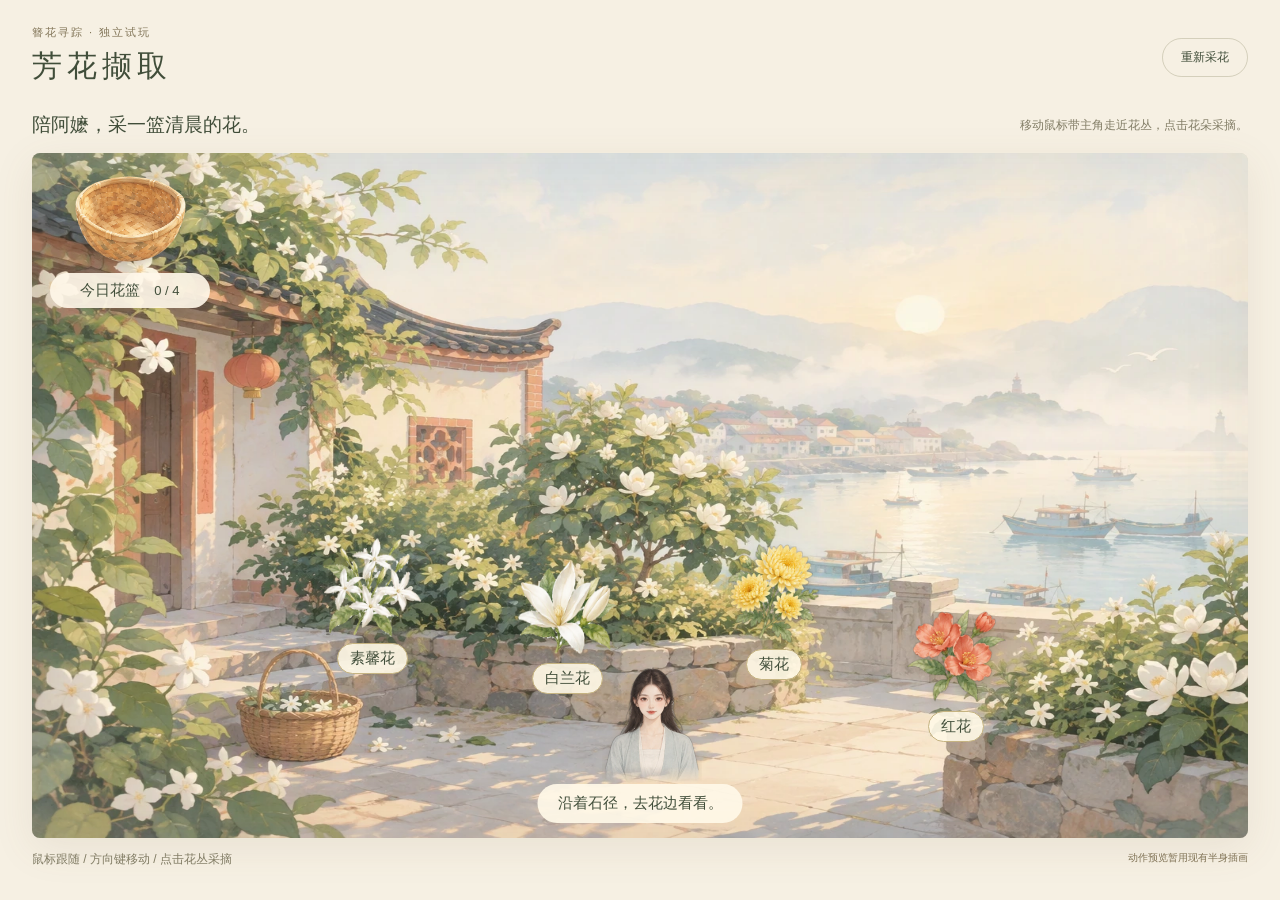
==== garden-preview/index.html @ 5f487b5f "Add standalone garden picking preview with mouse-follow movement" ====
<!doctype html>
<html lang="zh-CN">
<head>
<meta charset="utf-8"><meta name="viewport" content="width=device-width,initial-scale=1,viewport-fit=cover">
<title>芳花撷取 · 花园采花试玩</title>
<link rel="icon" href="data:,"><link rel="stylesheet" href="garden.css">
<script src="garden.js" defer></script>
</head>
<body>
<header><div><small>簪花寻踪 · 独立试玩</small><h1>芳花撷取</h1></div><button id="restart">重新采花</button></header>
<main>
 <div class="intro"><p>陪阿嬷，采一篮清晨的花。</p><span id="instructions">移动鼠标带主角走近花丛，点击花朵采摘。</span></div>
 <section id="garden" aria-label="花园，使用鼠标或方向键移动，点击花朵采摘" tabindex="0">
  <div id="world">
   <img class="scenery" src="../assets/scene-1.webp" alt="临海小院，石径穿过繁花" draggable="false">
   <div id="flowers"></div>
   <div id="destination" aria-hidden="true"></div>
   <div id="player" aria-label="采花的我"><div class="figure"><img src="../assets/art/portrait-loose.webp" alt="主角" draggable="false"></div></div>
  </div>
  <aside class="basket" aria-label="今日花篮"><img src="../assets/art/basket.webp" alt="竹篮"><div id="collected"></div><p>今日花篮 <strong id="count">0 / 4</strong></p></aside>
  <div id="hint" role="status">沿着石径，去花边看看。</div>
  <div id="loading">花园准备中…</div>
 </section>
 <div class="below"><span>鼠标跟随 / 方向键移动 / 点击花丛采摘</span><small>动作预览暂用现有半身插画</small></div>
</main>
<dialog id="story"><div class="dialogue-head"><img src="../assets/art/grandma.webp" alt="阿嬷"><div><small>阿嬷</small><h2 id="flower-name"></h2></div></div><p id="flower-description"></p><button id="continue">继续采花</button></dialog>
<dialog id="finish"><small>清晨的花，采齐了</small><h2>满篮花香，带回阿嬷身旁。</h2><p>素馨、白兰、菊花、红花，都收好了。</p><button id="again">再逛一次花园</button></dialog>
</body></html>
---- garden-preview/garden.css ----
:root{color-scheme:light;--ink:#414e3a;--paper:#f6f0e3;--red:#a64e36}*{box-sizing:border-box}body{margin:0;background:var(--paper);color:var(--ink);font-family:"Microsoft YaHei",sans-serif}button{font:inherit;cursor:pointer;color:inherit}header{max-width:1380px;margin:auto;padding:22px 32px 12px;display:flex;justify-content:space-between;align-items:center}small{font-size:11px;letter-spacing:2px;color:#827558}h1{font-family:serif;font-size:30px;letter-spacing:5px;font-weight:400;margin:6px 0}header button{background:none;border:1px solid #9b987760;padding:10px 18px;border-radius:24px;font-size:12px}main{max-width:1380px;padding:0 32px 16px;margin:auto}.intro{display:flex;align-items:center;justify-content:space-between;gap:16px;margin:7px 0 15px}.intro p{font:19px serif;margin:0}.intro span,.below{font-size:12px;color:#817c65}#garden{position:relative;height:min(70vw,calc(100dvh - 215px));min-height:420px;max-height:760px;overflow:hidden;isolation:isolate;outline-offset:3px;background:#e5dec8;border-radius:8px;box-shadow:0 10px 40px #7265491a;touch-action:none}#world{position:absolute;width:100%;height:100%;inset:0}.scenery{width:100%;height:100%;object-fit:fill;pointer-events:none;user-select:none}#world::after{content:"";position:absolute;inset:0;pointer-events:none;box-shadow:inset 0 0 75px #50452715}.flower{position:absolute;transform:translate(-50%,-100%);width:clamp(80px,10vw,142px);padding:0;border:0;background:none;z-index:3;transition:filter .25s,opacity .3s;touch-action:none}.flower img{display:block;width:100%;height:105px;object-fit:contain;filter:drop-shadow(0 4px 4px #55452230);pointer-events:none;user-select:none}.flower span{display:inline-block;margin:3px auto 0;padding:5px 12px;background:#fff9e6e8;border:1px solid #c5b381;border-radius:20px;font:15px serif;white-space:nowrap}.flower.near img,.flower:focus-visible img{filter:drop-shadow(0 0 8px #fffbea) drop-shadow(0 0 3px #fff)}.flower.near span{background:#fffde9;border-color:#8d9b69}.flower.picked{opacity:0;pointer-events:none;visibility:hidden}#player{position:absolute;width:100px;transform:translate(-50%,-100%);pointer-events:none;z-index:8;will-change:left,top}.figure{transform-origin:50% 100%;transition:transform .12s}.figure img{display:block;width:100%;height:135px;object-fit:contain;object-position:bottom;filter:drop-shadow(0 4px 4px #57483340);mask-image:linear-gradient(#000 88%,transparent);user-select:none}#player.walking .figure{animation:step .5s ease-in-out infinite alternate}@keyframes step{from{translate:0 0;rotate:-1.5deg}to{translate:0 -3px;rotate:1.5deg}}#destination{position:absolute;width:18px;height:8px;border:1px solid #fffce9;border-radius:50%;box-shadow:0 0 6px #fffae4;transform:translate(-50%,-50%);opacity:0;pointer-events:none}.basket{position:absolute;left:18px;top:16px;width:160px;text-align:center;pointer-events:none;z-index:12}.basket>img{width:115px;height:100px;object-fit:contain;filter:drop-shadow(0 3px 3px #5a492c33)}.basket p{font:15px serif;background:#fff8e9e8;border-radius:20px;margin:0;padding:8px}.basket strong{font:13px sans-serif;margin-left:10px}#collected{position:absolute;top:39px;left:29px;display:flex;width:108px;justify-content:center}#collected img{width:38px;height:44px;object-fit:contain;margin:0 -7px}#hint{position:absolute;bottom:15px;left:50%;transform:translateX(-50%);background:#fff9e9eb;padding:10px 20px;border-radius:25px;font:15px serif;z-index:20;white-space:nowrap;pointer-events:none}#loading{position:absolute;inset:0;display:grid;place-items:center;background:var(--paper);z-index:30}.below{display:flex;justify-content:space-between;gap:10px;padding-top:13px}.below small{font-size:10px;letter-spacing:0}dialog{color:var(--ink);background:#fff9eb;border:1px solid #c5b793;border-radius:10px;width:min(420px,calc(100vw - 32px));padding:26px;box-shadow:0 15px 80px #3f402c30}dialog::backdrop{background:#323c293b}.dialogue-head{display:flex;gap:20px;align-items:center}.dialogue-head img{width:64px;height:78px;object-fit:contain;object-position:top;border-radius:40px}dialog h2{font:25px/1.5 serif;margin:7px 0}dialog p{font:17px/1.9 serif;margin:20px 0}dialog button{display:block;background:var(--red);color:#fff9ed;border:0;padding:12px 30px;border-radius:4px;margin:20px auto 0}.flight{position:fixed;width:50px;height:55px;object-fit:contain;pointer-events:none;z-index:50}#finish{text-align:center}button:focus-visible{outline:3px solid #9e5637;outline-offset:4px}@media(max-width:600px){header{padding:16px 16px 8px}h1{font-size:25px}main{padding:0 12px 12px}.intro{display:block}.intro p{font-size:17px;margin-bottom:7px}.intro span{font-size:11px}#garden{height:65dvh;min-height:420px;max-height:640px}#world{width:155%;left:-27.5%}.flower{width:88px}.flower img{height:85px}.flower span{font-size:13px;padding:4px 9px}#player{width:74px}.figure img{height:105px}.basket{left:8px;top:10px;width:125px}.basket>img{width:90px;height:80px}.basket p{font-size:13px;padding:7px}#collected{top:27px;left:12px}#hint{font-size:13px;padding:9px 12px;max-width:95%;white-space:normal;text-align:center}.below{flex-direction:column;font-size:10px}}@media(prefers-reduced-motion:reduce){#player.walking .figure{animation:none}.flower,.figure{transition:none}}
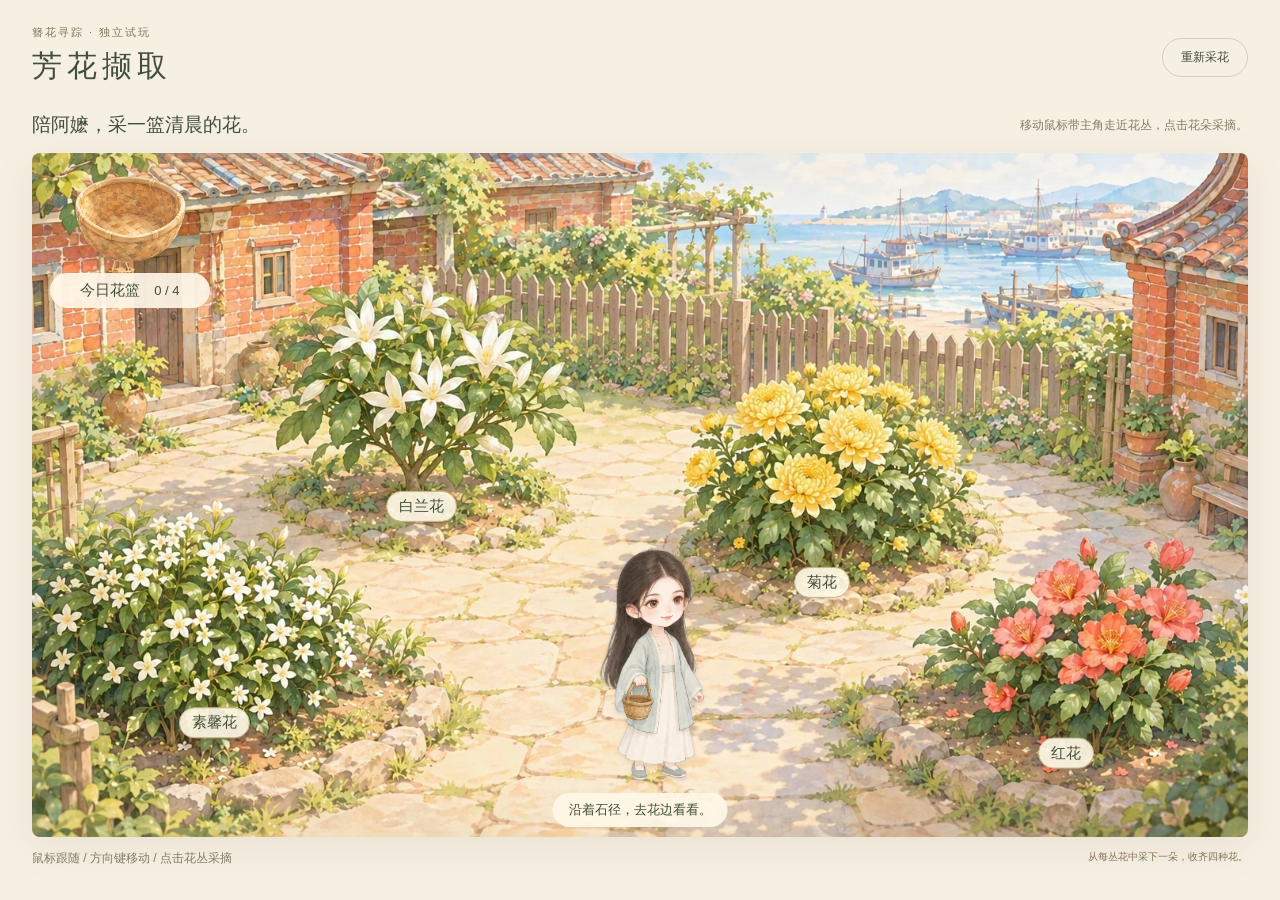
==== commit 1022b5fe: "Integrate supplied garden scene and transparent chibi player into standalone preview" ====
--- a/garden-preview/index.html
+++ b/garden-preview/index.html
@@ -3,8 +3,8 @@
 <head>
 <meta charset="utf-8"><meta name="viewport" content="width=device-width,initial-scale=1,viewport-fit=cover">
 <title>芳花撷取 · 花园采花试玩</title>
-<link rel="icon" href="data:,"><link rel="stylesheet" href="garden.css">
-<script src="garden.js" defer></script>
+<link rel="icon" href="data:,"><link rel="stylesheet" href="garden.css?v=2">
+<script src="garden.js?v=2" defer></script>
 </head>
 <body>
 <header><div><small>簪花寻踪 · 独立试玩</small><h1>芳花撷取</h1></div><button id="restart">重新采花</button></header>
@@ -12,16 +12,16 @@
  <div class="intro"><p>陪阿嬷，采一篮清晨的花。</p><span id="instructions">移动鼠标带主角走近花丛，点击花朵采摘。</span></div>
  <section id="garden" aria-label="花园，使用鼠标或方向键移动，点击花朵采摘" tabindex="0">
   <div id="world">
-   <img class="scenery" src="../assets/scene-1.webp" alt="临海小院，石径穿过繁花" draggable="false">
+   <img class="scenery" src="garden-scene.webp" alt="临海小院，素馨、白兰、菊花和红花生长在石径两侧" draggable="false">
    <div id="flowers"></div>
    <div id="destination" aria-hidden="true"></div>
-   <div id="player" aria-label="采花的我"><div class="figure"><img src="../assets/art/portrait-loose.webp" alt="主角" draggable="false"></div></div>
+   <div id="player" aria-label="采花的我"><div class="figure"><img src="garden-player.webp" alt="提着竹篮的Q版主角" draggable="false"></div></div>
   </div>
   <aside class="basket" aria-label="今日花篮"><img src="../assets/art/basket.webp" alt="竹篮"><div id="collected"></div><p>今日花篮 <strong id="count">0 / 4</strong></p></aside>
   <div id="hint" role="status">沿着石径，去花边看看。</div>
   <div id="loading">花园准备中…</div>
  </section>
- <div class="below"><span>鼠标跟随 / 方向键移动 / 点击花丛采摘</span><small>动作预览暂用现有半身插画</small></div>
+ <div class="below"><span>鼠标跟随 / 方向键移动 / 点击花丛采摘</span><small>从每丛花中采下一朵，收齐四种花。</small></div>
 </main>
 <dialog id="story"><div class="dialogue-head"><img src="../assets/art/grandma.webp" alt="阿嬷"><div><small>阿嬷</small><h2 id="flower-name"></h2></div></div><p id="flower-description"></p><button id="continue">继续采花</button></dialog>
 <dialog id="finish"><small>清晨的花，采齐了</small><h2>满篮花香，带回阿嬷身旁。</h2><p>素馨、白兰、菊花、红花，都收好了。</p><button id="again">再逛一次花园</button></dialog>
--- a/garden-preview/garden.css
+++ b/garden-preview/garden.css
@@ -1 +1,30 @@
 :root{color-scheme:light;--ink:#414e3a;--paper:#f6f0e3;--red:#a64e36}*{box-sizing:border-box}body{margin:0;background:var(--paper);color:var(--ink);font-family:"Microsoft YaHei",sans-serif}button{font:inherit;cursor:pointer;color:inherit}header{max-width:1380px;margin:auto;padding:22px 32px 12px;display:flex;justify-content:space-between;align-items:center}small{font-size:11px;letter-spacing:2px;color:#827558}h1{font-family:serif;font-size:30px;letter-spacing:5px;font-weight:400;margin:6px 0}header button{background:none;border:1px solid #9b987760;padding:10px 18px;border-radius:24px;font-size:12px}main{max-width:1380px;padding:0 32px 16px;margin:auto}.intro{display:flex;align-items:center;justify-content:space-between;gap:16px;margin:7px 0 15px}.intro p{font:19px serif;margin:0}.intro span,.below{font-size:12px;color:#817c65}#garden{position:relative;height:min(70vw,calc(100dvh - 215px));min-height:420px;max-height:760px;overflow:hidden;isolation:isolate;outline-offset:3px;background:#e5dec8;border-radius:8px;box-shadow:0 10px 40px #7265491a;touch-action:none}#world{position:absolute;width:100%;height:100%;inset:0}.scenery{width:100%;height:100%;object-fit:fill;pointer-events:none;user-select:none}#world::after{content:"";position:absolute;inset:0;pointer-events:none;box-shadow:inset 0 0 75px #50452715}.flower{position:absolute;transform:translate(-50%,-100%);width:clamp(80px,10vw,142px);padding:0;border:0;background:none;z-index:3;transition:filter .25s,opacity .3s;touch-action:none}.flower img{display:block;width:100%;height:105px;object-fit:contain;filter:drop-shadow(0 4px 4px #55452230);pointer-events:none;user-select:none}.flower span{display:inline-block;margin:3px auto 0;padding:5px 12px;background:#fff9e6e8;border:1px solid #c5b381;border-radius:20px;font:15px serif;white-space:nowrap}.flower.near img,.flower:focus-visible img{filter:drop-shadow(0 0 8px #fffbea) drop-shadow(0 0 3px #fff)}.flower.near span{background:#fffde9;border-color:#8d9b69}.flower.picked{opacity:0;pointer-events:none;visibility:hidden}#player{position:absolute;width:100px;transform:translate(-50%,-100%);pointer-events:none;z-index:8;will-change:left,top}.figure{transform-origin:50% 100%;transition:transform .12s}.figure img{display:block;width:100%;height:135px;object-fit:contain;object-position:bottom;filter:drop-shadow(0 4px 4px #57483340);mask-image:linear-gradient(#000 88%,transparent);user-select:none}#player.walking .figure{animation:step .5s ease-in-out infinite alternate}@keyframes step{from{translate:0 0;rotate:-1.5deg}to{translate:0 -3px;rotate:1.5deg}}#destination{position:absolute;width:18px;height:8px;border:1px solid #fffce9;border-radius:50%;box-shadow:0 0 6px #fffae4;transform:translate(-50%,-50%);opacity:0;pointer-events:none}.basket{position:absolute;left:18px;top:16px;width:160px;text-align:center;pointer-events:none;z-index:12}.basket>img{width:115px;height:100px;object-fit:contain;filter:drop-shadow(0 3px 3px #5a492c33)}.basket p{font:15px serif;background:#fff8e9e8;border-radius:20px;margin:0;padding:8px}.basket strong{font:13px sans-serif;margin-left:10px}#collected{position:absolute;top:39px;left:29px;display:flex;width:108px;justify-content:center}#collected img{width:38px;height:44px;object-fit:contain;margin:0 -7px}#hint{position:absolute;bottom:15px;left:50%;transform:translateX(-50%);background:#fff9e9eb;padding:10px 20px;border-radius:25px;font:15px serif;z-index:20;white-space:nowrap;pointer-events:none}#loading{position:absolute;inset:0;display:grid;place-items:center;background:var(--paper);z-index:30}.below{display:flex;justify-content:space-between;gap:10px;padding-top:13px}.below small{font-size:10px;letter-spacing:0}dialog{color:var(--ink);background:#fff9eb;border:1px solid #c5b793;border-radius:10px;width:min(420px,calc(100vw - 32px));padding:26px;box-shadow:0 15px 80px #3f402c30}dialog::backdrop{background:#323c293b}.dialogue-head{display:flex;gap:20px;align-items:center}.dialogue-head img{width:64px;height:78px;object-fit:contain;object-position:top;border-radius:40px}dialog h2{font:25px/1.5 serif;margin:7px 0}dialog p{font:17px/1.9 serif;margin:20px 0}dialog button{display:block;background:var(--red);color:#fff9ed;border:0;padding:12px 30px;border-radius:4px;margin:20px auto 0}.flight{position:fixed;width:50px;height:55px;object-fit:contain;pointer-events:none;z-index:50}#finish{text-align:center}button:focus-visible{outline:3px solid #9e5637;outline-offset:4px}@media(max-width:600px){header{padding:16px 16px 8px}h1{font-size:25px}main{padding:0 12px 12px}.intro{display:block}.intro p{font-size:17px;margin-bottom:7px}.intro span{font-size:11px}#garden{height:65dvh;min-height:420px;max-height:640px}#world{width:155%;left:-27.5%}.flower{width:88px}.flower img{height:85px}.flower span{font-size:13px;padding:4px 9px}#player{width:74px}.figure img{height:105px}.basket{left:8px;top:10px;width:125px}.basket>img{width:90px;height:80px}.basket p{font-size:13px;padding:7px}#collected{top:27px;left:12px}#hint{font-size:13px;padding:9px 12px;max-width:95%;white-space:normal;text-align:center}.below{flex-direction:column;font-size:10px}}@media(prefers-reduced-motion:reduce){#player.walking .figure{animation:none}.flower,.figure{transition:none}}
+/* The supplied scene is one painting: hotspots align to its four flower beds. */
+#garden{width:100%;height:auto;min-height:0;max-height:none;aspect-ratio:16/9}
+#world{width:100%;height:100%;left:0}
+.scenery{object-fit:contain}
+.flower{transform:translate(-50%,-50%);display:flex;justify-content:center;align-items:flex-end;border-radius:40%;padding-bottom:0}
+.flower span{pointer-events:none;box-shadow:0 2px 8px #514c3320}
+.flower:hover span,.flower.near span{background:#fffde9;box-shadow:0 0 14px #fffce8;border-color:#8d9b69}
+.flower.picked{visibility:visible;opacity:1;pointer-events:none}
+.flower.picked span{background:#edf1dfed;color:#516044;border-color:#a0ad8c}
+#player{width:8.8%;transform:translate(-50%,-100%) scale(var(--depth,1));transform-origin:50% 100%}
+.figure img{width:100%;height:auto;mask-image:none;transform:scaleX(var(--facing,1));filter:drop-shadow(0 2px 2px #57483325)}
+#hint{bottom:10px;font-size:13px;padding:8px 16px}
+@media(max-width:600px){
+ #garden{height:auto;min-height:0;max-height:none}
+ #world{width:100%;left:0}
+ .flower span{font-size:10px;padding:3px 5px;margin:0}
+ #player{width:9.5%}
+ .figure img{height:auto}
+ .basket{width:82px;left:6px;top:5px}
+ .basket>img{width:56px;height:43px}
+ .basket p{font-size:10px;padding:4px 2px}
+ .basket strong{font-size:10px;margin-left:2px}
+ #collected{top:15px;left:11px;width:60px}
+ #collected img{width:22px;height:24px;margin:0 -4px}
+ #hint{position:static;transform:none;max-width:none;border-radius:0;margin:0;font-size:11px;padding:10px}
+ #garden{aspect-ratio:auto;padding-top:56.25%;overflow:visible}
+ #world{height:auto;aspect-ratio:16/9;bottom:auto}
+ .below{margin-top:8px}
+}
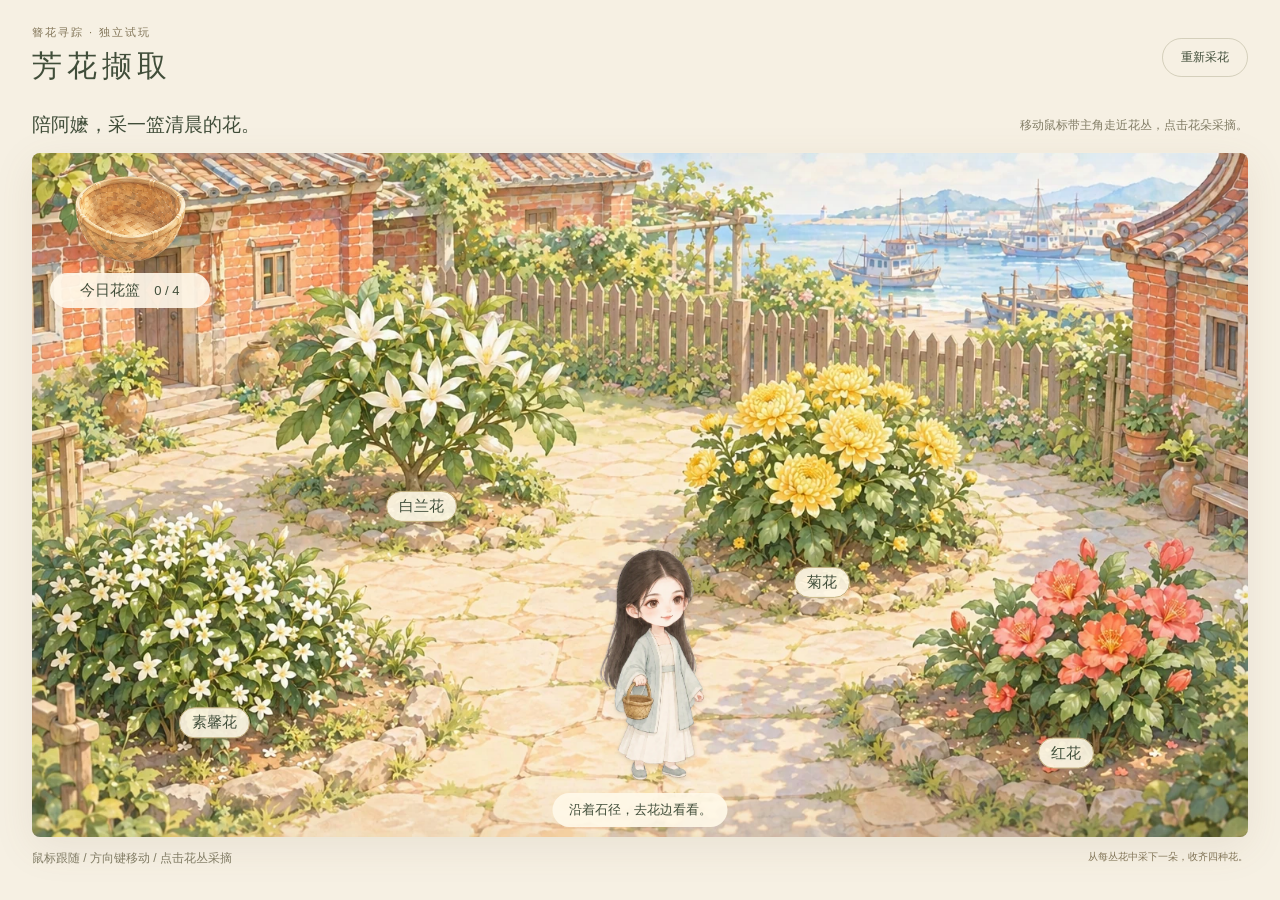
==== commit e3ad9a04: "Animate supplied chibi poses as aligned walking frames" ====
--- a/garden-preview/index.html
+++ b/garden-preview/index.html
@@ -3,8 +3,8 @@
 <head>
 <meta charset="utf-8"><meta name="viewport" content="width=device-width,initial-scale=1,viewport-fit=cover">
 <title>芳花撷取 · 花园采花试玩</title>
-<link rel="icon" href="data:,"><link rel="stylesheet" href="garden.css?v=2">
-<script src="garden.js?v=2" defer></script>
+<link rel="icon" href="data:,"><link rel="stylesheet" href="garden.css?v=3">
+<script src="garden.js?v=3" defer></script>
 </head>
 <body>
 <header><div><small>簪花寻踪 · 独立试玩</small><h1>芳花撷取</h1></div><button id="restart">重新采花</button></header>
@@ -15,7 +15,7 @@
    <img class="scenery" src="garden-scene.webp" alt="临海小院，素馨、白兰、菊花和红花生长在石径两侧" draggable="false">
    <div id="flowers"></div>
    <div id="destination" aria-hidden="true"></div>
-   <div id="player" aria-label="采花的我"><div class="figure"><img src="garden-player.webp" alt="提着竹篮的Q版主角" draggable="false"></div></div>
+   <div id="player" aria-label="采花的我"><div class="figure"><img class="walk-frame-a" src="garden-player-idle.webp" alt="提着竹篮的Q版主角" draggable="false"><img class="walk-frame-b" src="garden-player-step.webp" alt="" aria-hidden="true" draggable="false"></div></div>
   </div>
   <aside class="basket" aria-label="今日花篮"><img src="../assets/art/basket.webp" alt="竹篮"><div id="collected"></div><p>今日花篮 <strong id="count">0 / 4</strong></p></aside>
   <div id="hint" role="status">沿着石径，去花边看看。</div>
--- a/garden-preview/garden.css
+++ b/garden-preview/garden.css
@@ -28,3 +28,15 @@
  #world{height:auto;aspect-ratio:16/9;bottom:auto}
  .below{margin-top:8px}
 }
+/* Aligned supplied poses, switched only while the character is moving. */
+.figure{position:relative}
+.figure .walk-frame-b{position:absolute;inset:0;visibility:hidden}
+#player.walking .figure{animation:walk-lift .64s linear infinite}
+#player.walking .walk-frame-a{animation:walk-a .64s steps(1,end) infinite}
+#player.walking .walk-frame-b{animation:walk-b .64s steps(1,end) infinite}
+@keyframes walk-a{0%,100%{visibility:visible}50%{visibility:hidden}}
+@keyframes walk-b{0%,100%{visibility:hidden}50%{visibility:visible}}
+@keyframes walk-lift{0%,50%,100%{translate:0 0}25%,75%{translate:0 -2px}}
+@media(prefers-reduced-motion:reduce){
+ #player.walking .figure,#player.walking .walk-frame-a,#player.walking .walk-frame-b{animation:none}
+}
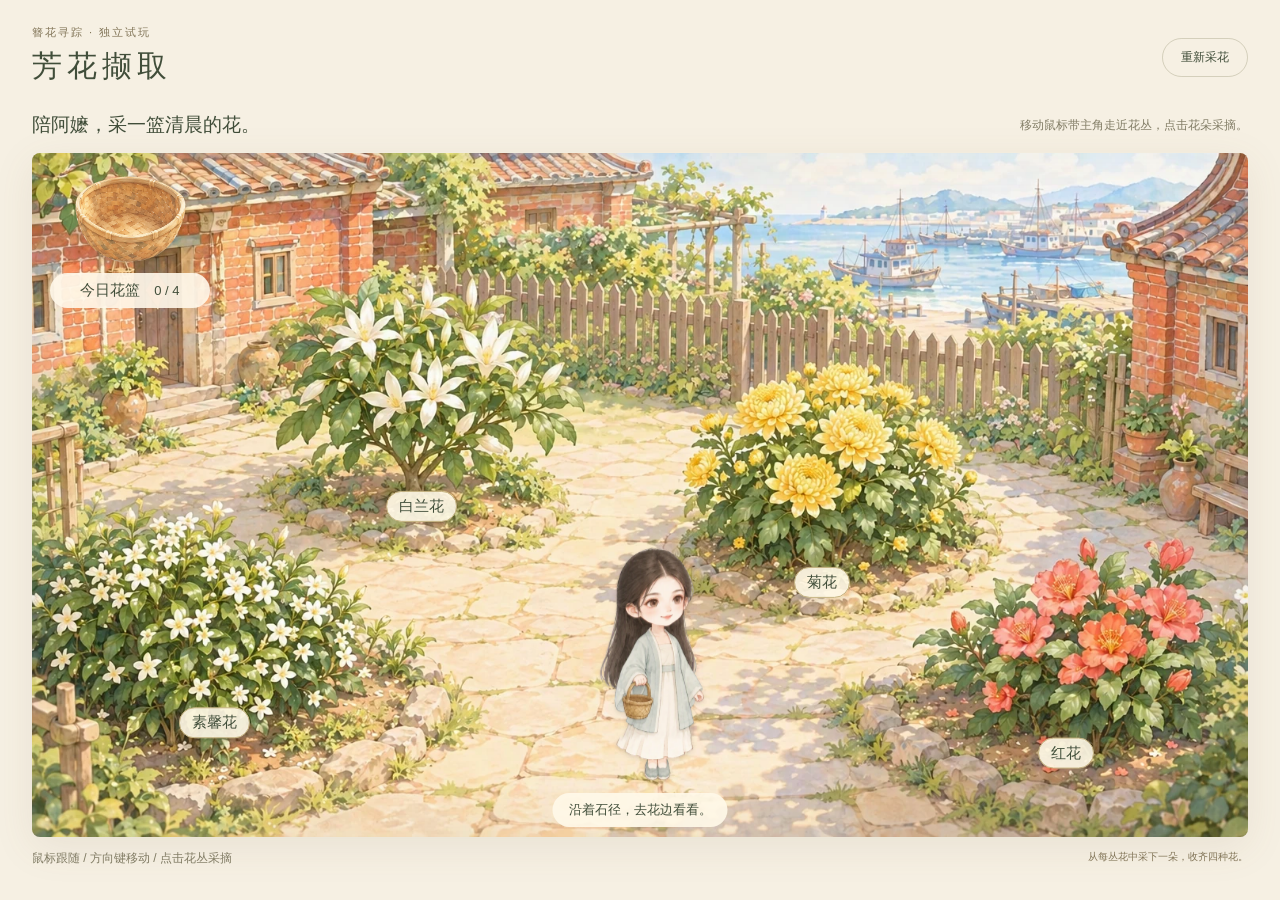
==== commit 8b5ab8bd: "Add supplied neutral pose to a three-pose walking cycle in standalone preview" ====
--- a/garden-preview/index.html
+++ b/garden-preview/index.html
@@ -3,8 +3,8 @@
 <head>
 <meta charset="utf-8"><meta name="viewport" content="width=device-width,initial-scale=1,viewport-fit=cover">
 <title>芳花撷取 · 花园采花试玩</title>
-<link rel="icon" href="data:,"><link rel="stylesheet" href="garden.css?v=3">
-<script src="garden.js?v=3" defer></script>
+<link rel="icon" href="data:,"><link rel="stylesheet" href="garden.css?v=4">
+<script src="garden.js?v=4" defer></script>
 </head>
 <body>
 <header><div><small>簪花寻踪 · 独立试玩</small><h1>芳花撷取</h1></div><button id="restart">重新采花</button></header>
@@ -15,7 +15,7 @@
    <img class="scenery" src="garden-scene.webp" alt="临海小院，素馨、白兰、菊花和红花生长在石径两侧" draggable="false">
    <div id="flowers"></div>
    <div id="destination" aria-hidden="true"></div>
-   <div id="player" aria-label="采花的我"><div class="figure"><img class="walk-frame-a" src="garden-player-idle.webp" alt="提着竹篮的Q版主角" draggable="false"><img class="walk-frame-b" src="garden-player-step.webp" alt="" aria-hidden="true" draggable="false"></div></div>
+   <div id="player" aria-label="采花的我"><div class="figure"><img class="walk-frame-rest" src="garden-walk-rest.webp" alt="提着竹篮的Q版主角" draggable="false"><img class="walk-frame-a" src="garden-walk-left.webp" alt="" aria-hidden="true" draggable="false"><img class="walk-frame-b" src="garden-walk-right.webp" alt="" aria-hidden="true" draggable="false"></div></div>
   </div>
   <aside class="basket" aria-label="今日花篮"><img src="../assets/art/basket.webp" alt="竹篮"><div id="collected"></div><p>今日花篮 <strong id="count">0 / 4</strong></p></aside>
   <div id="hint" role="status">沿着石径，去花边看看。</div>
--- a/garden-preview/garden.css
+++ b/garden-preview/garden.css
@@ -30,13 +30,15 @@
 }
 /* Aligned supplied poses, switched only while the character is moving. */
 .figure{position:relative}
-.figure .walk-frame-b{position:absolute;inset:0;visibility:hidden}
-#player.walking .figure{animation:walk-lift .64s linear infinite}
-#player.walking .walk-frame-a{animation:walk-a .64s steps(1,end) infinite}
-#player.walking .walk-frame-b{animation:walk-b .64s steps(1,end) infinite}
-@keyframes walk-a{0%,100%{visibility:visible}50%{visibility:hidden}}
-@keyframes walk-b{0%,100%{visibility:hidden}50%{visibility:visible}}
+.figure .walk-frame-a,.figure .walk-frame-b{position:absolute;inset:0;visibility:hidden}
+#player.walking .figure{animation:walk-lift .8s linear infinite}
+#player.walking .walk-frame-rest{animation:walk-rest .8s steps(1,end) infinite}
+#player.walking .walk-frame-a{animation:walk-a .8s steps(1,end) infinite}
+#player.walking .walk-frame-b{animation:walk-b .8s steps(1,end) infinite}
+@keyframes walk-rest{0%,50%,100%{visibility:hidden}30%,80%{visibility:visible}}
+@keyframes walk-a{0%,100%{visibility:visible}30%{visibility:hidden}}
+@keyframes walk-b{0%,80%,100%{visibility:hidden}50%{visibility:visible}}
 @keyframes walk-lift{0%,50%,100%{translate:0 0}25%,75%{translate:0 -2px}}
 @media(prefers-reduced-motion:reduce){
- #player.walking .figure,#player.walking .walk-frame-a,#player.walking .walk-frame-b{animation:none}
+ #player.walking .figure,#player.walking .walk-frame-rest,#player.walking .walk-frame-a,#player.walking .walk-frame-b{animation:none}
 }
